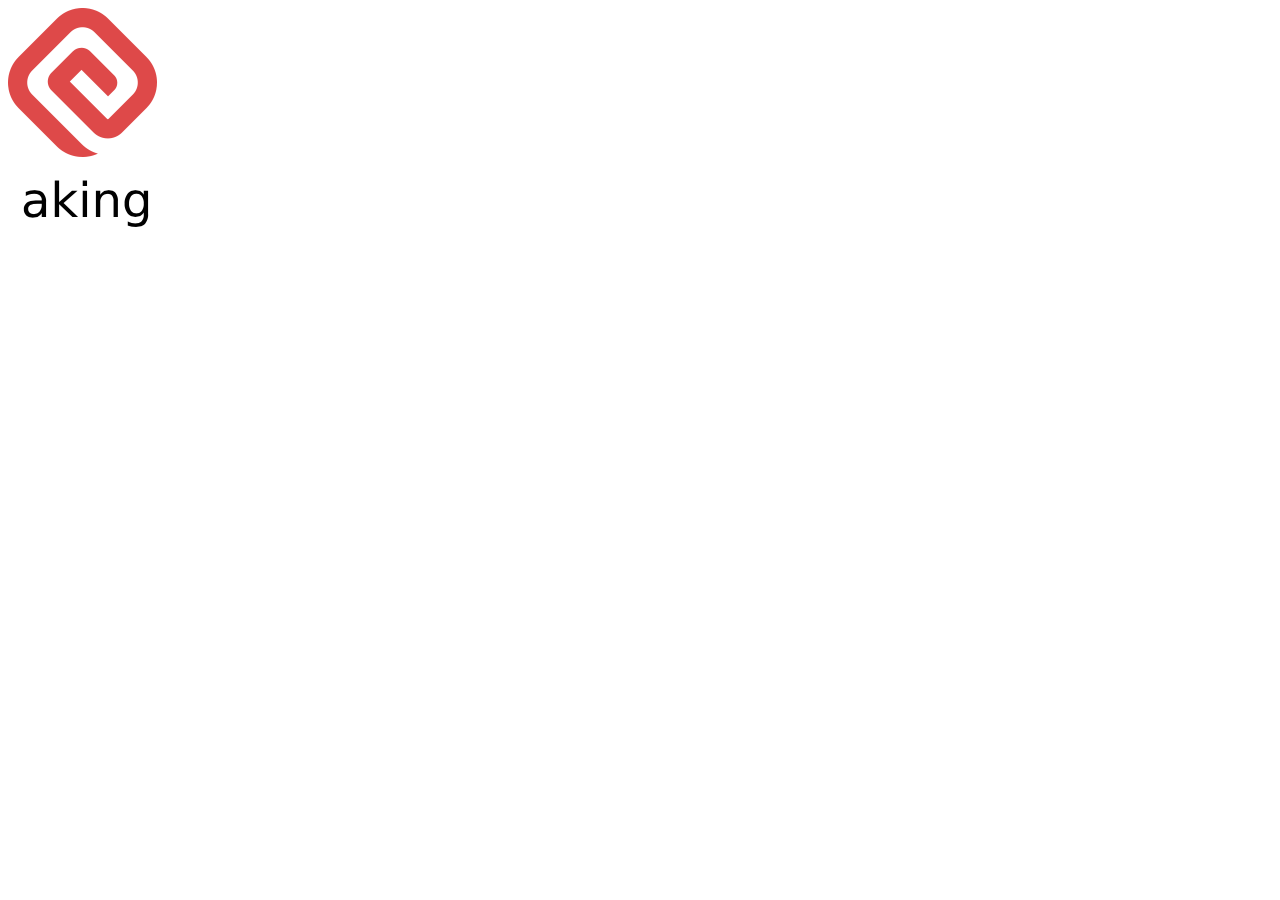
==== index.html @ 98f4f2d0 "pages" ====
<!DOCTYPE html>
<html>

<head>
    
    <meta charset="UTF-8">
    <meta name="viewport" content="width=device-width, initial-scale=1">
    <title>Todo</title>
    <link rel="stylesheet" href="/static/css/font.css"/>
    <link rel="stylesheet" href="/static/css/splash.css" title="splash.css" type="css" />
</head>

<body>
    <div style="width: 100%, height: auto, position: fixed, top: 0, left: 0;" class="splash default full-screen" id="spl"></div>
      <img class="spl-img" style="width: 100%, height: auto, position: fixed, top: 0, left: 0;" src="/static/img/aking.png" alt="todo app splash screen" />
    </div>
</body>

</html>
---- static/css/font.css ----
@font-face {
  font-family: avenir;
  src: url(/static/font/Avenir-Medium.ttf);
}

@font-face {
  font-family: avenirb;
  src: url(/static/font/Avenir-Medium.ttf);
  font-weight: bold;
}

html {
  font-family: avenir;
}

body {
  font-family: avenirb;
}
---- static/css/splash.css ----
div.splash{
  width: 100%;
  height: auto;
  
   position: fixed;
   top: 0;
   left: 0;
}

img.splash{
  width: 100%;
  height: auto;
  
   position: fixed;
   top: 0;
   left: 0;
}

#spl {
  position: fixed; 
  top: -50%; 
  left: -50%; 
  width: 200%; 
  height: 200%;
}
#spl img {
  position: absolute; 
  top: 0; 
  left: 0; 
  right: 0; 
  bottom: 0; 
  margin: auto; 
  min-width: 50%;
  min-height: 50%;
}
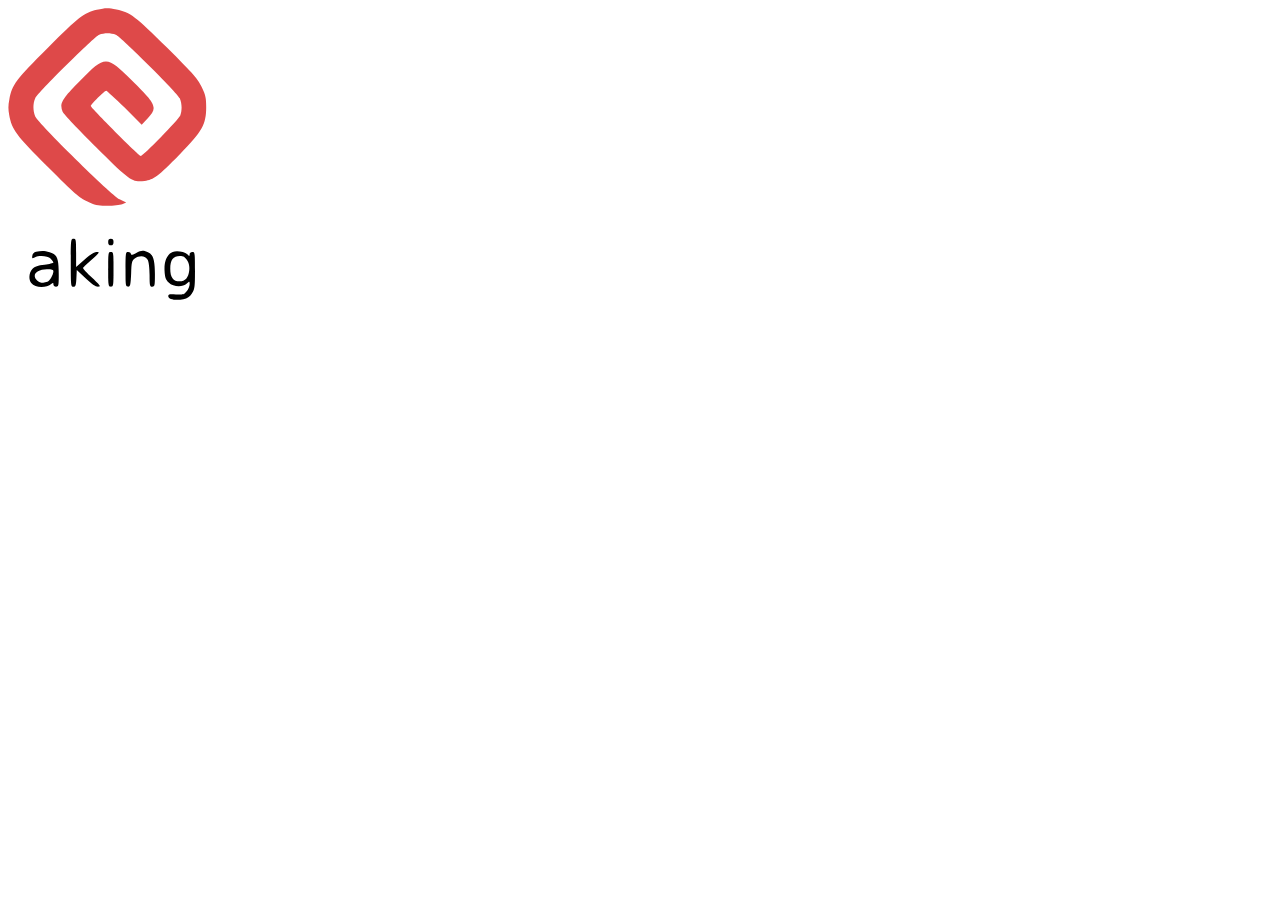
==== commit fbb87ba1: "Update index.html" ====
--- a/index.html
+++ b/index.html
@@ -6,14 +6,14 @@
     <meta charset="UTF-8">
     <meta name="viewport" content="width=device-width, initial-scale=1">
     <title>Todo</title>
-    <link rel="stylesheet" href="/static/css/font.css"/>
-    <link rel="stylesheet" href="/static/css/splash.css" title="splash.css" type="css" />
+    <link rel="stylesheet" href="./static/css/font.css"/>
+    <link rel="stylesheet" href="./static/css/splash.css" title="splash.css" type="css" />
 </head>
 
 <body>
-    <div style="width: 100%, height: auto, position: fixed, top: 0, left: 0;" class="splash default full-screen" id="spl"></div>
-      <img class="spl-img" style="width: 100%, height: auto, position: fixed, top: 0, left: 0;" src="/static/img/aking.png" alt="todo app splash screen" />
+    <div style="width: 100%, height: 100%, position: fixed, top: 0, left: 0;" class="splash default full-screen" id="spl"></div>
+      <img class="spl-img splash" style="width: 100%, height: 100%, position: fixed, top: 0, left: 0;" src="./static/img/aking.svg" alt="todo app splash screen" />
     </div>
 </body>
 
-</html>+</html>
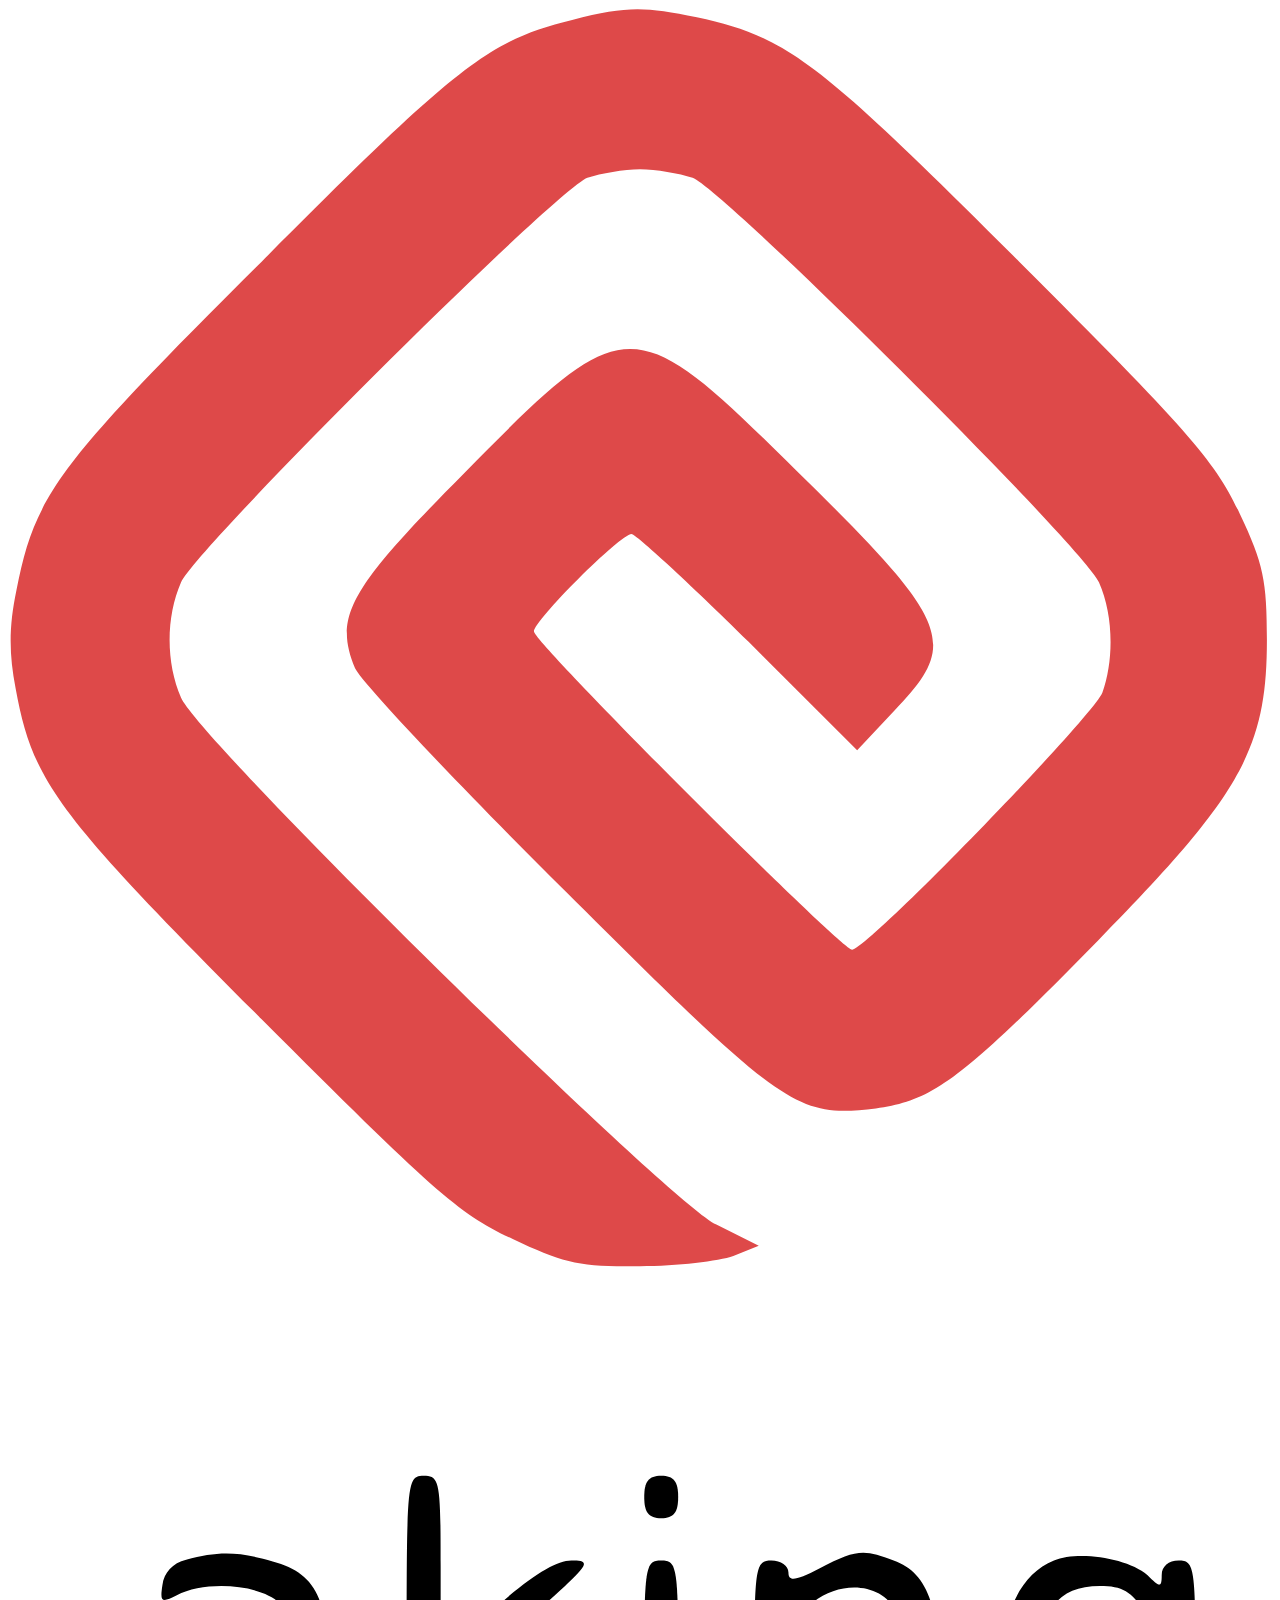
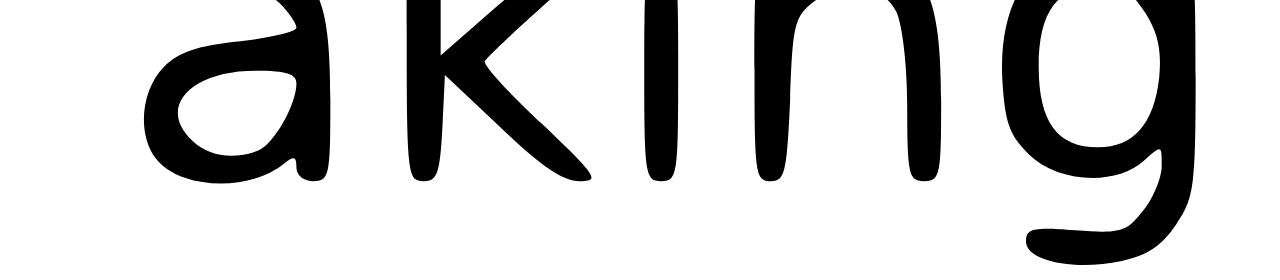
==== commit 982ec93e: "Update index.html" ====
--- a/index.html
+++ b/index.html
@@ -11,8 +11,8 @@
 </head>
 
 <body>
-    <div style="width: 100%, height: 100%, position: fixed, top: 0, left: 0;" class="splash default full-screen" id="spl"></div>
-      <img class="spl-img splash" style="width: 100%, height: 100%, position: fixed, top: 0, left: 0;" src="./static/img/aking.svg" alt="todo app splash screen" />
+    <div style="width: 100%; height: 100%;" class="splash default full-screen" id="spl"></div>
+      <img class="spl-img splash" style="height: auto; width: 100%" src="./static/img/aking.svg" alt="todo app splash screen" />
     </div>
 </body>
 
